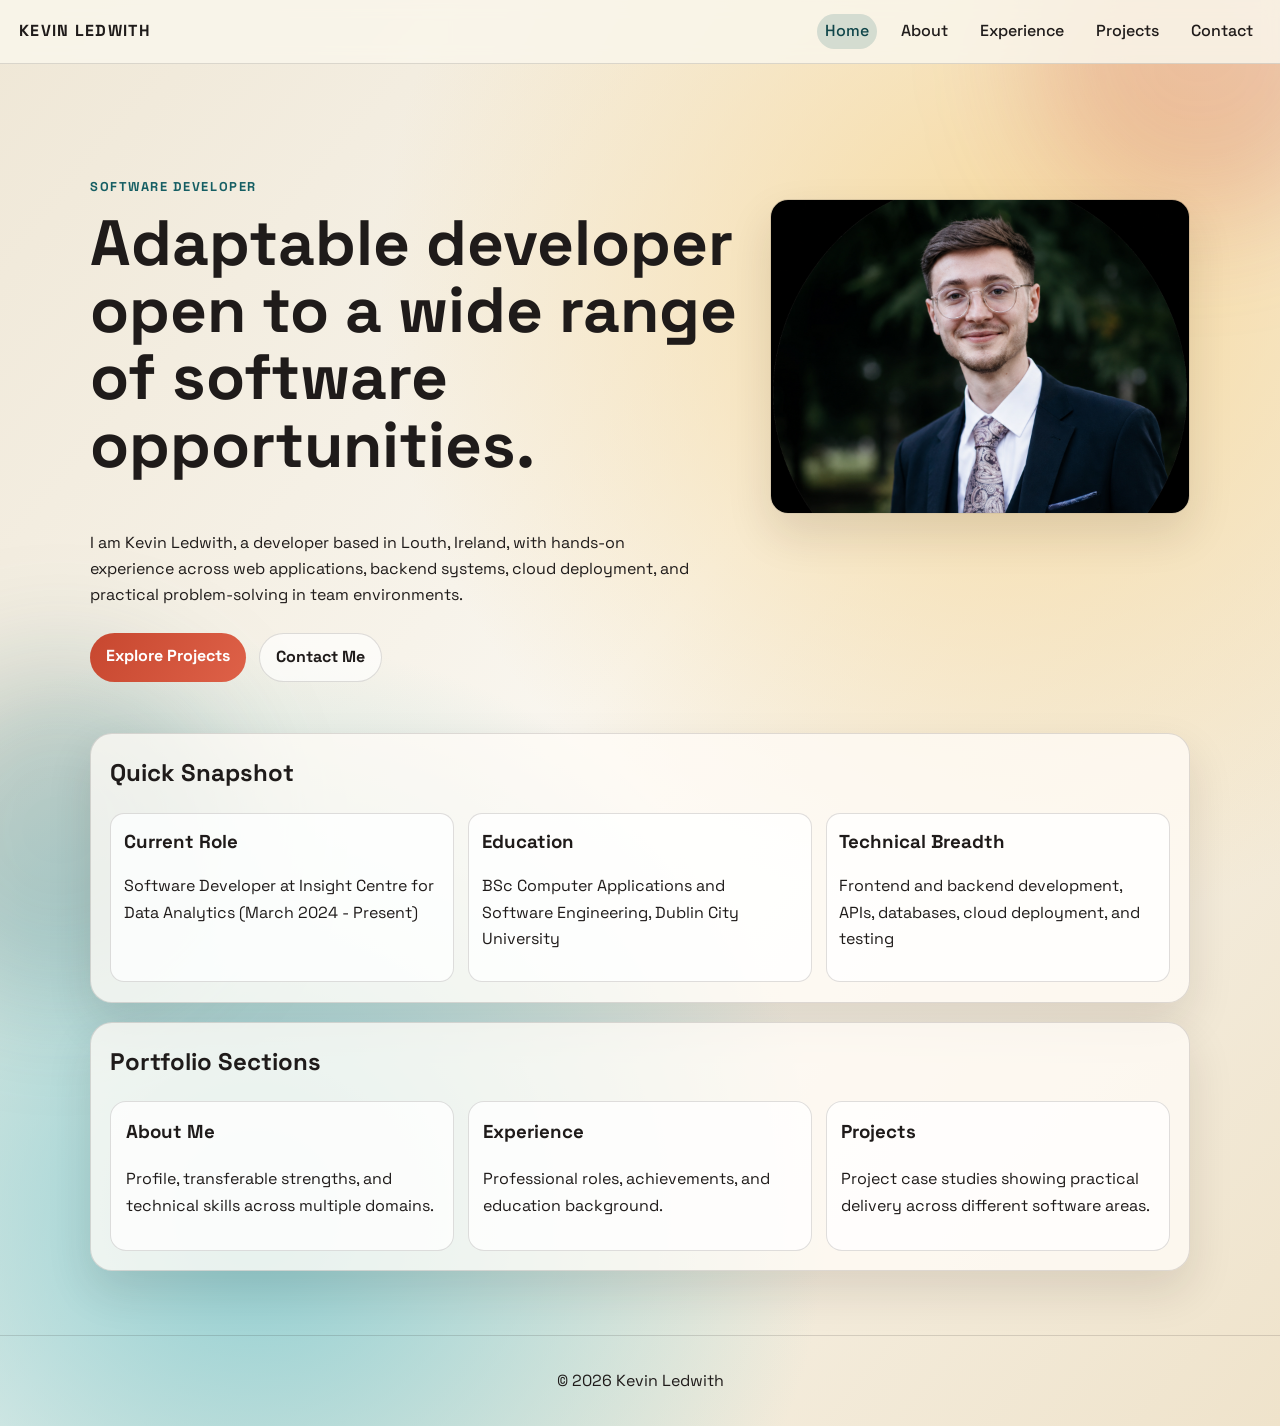
==== index.html @ f1644a47 "Initial portfolio site" ====
<!DOCTYPE html>
<html lang="en">
  <head>
    <meta charset="UTF-8" />
    <meta name="viewport" content="width=device-width, initial-scale=1.0" />
    <title>Kevin Ledwith | Portfolio</title>
    <meta
      name="description"
      content="Kevin Ledwith portfolio showcasing software projects, experience, and practical engineering skills."
    />
    <link rel="preconnect" href="https://fonts.googleapis.com" />
    <link rel="preconnect" href="https://fonts.gstatic.com" crossorigin />
    <link
      href="https://fonts.googleapis.com/css2?family=Space+Grotesk:wght@400;500;700&family=IBM+Plex+Mono:wght@400;500&display=swap"
      rel="stylesheet"
    />
    <link rel="stylesheet" href="styles.css" />
  </head>
  <body>
    <div class="bg-orb orb-a" aria-hidden="true"></div>
    <div class="bg-orb orb-b" aria-hidden="true"></div>

    <header class="site-header">
      <a class="brand" href="index.html">Kevin Ledwith</a>
      <button id="menu-toggle" class="menu-toggle" aria-label="Toggle menu"><span class="menu-icon" aria-hidden="true"></span></button>
      <nav id="site-nav" class="site-nav">
        <a href="index.html" data-page="index.html">Home</a>
        <a href="about.html" data-page="about.html">About</a>
        <a href="experience.html" data-page="experience.html">Experience</a>
        <a href="projects.html" data-page="projects.html">Projects</a>
        <!-- <a href="certifications.html" data-page="certifications.html">Certifications</a> -->
        <a href="contact.html" data-page="contact.html">Contact</a>
      </nav>
    </header>

    <main>
      <section class="hero reveal">
        <div class="hero-top">
          <div class="hero-heading-block">
            <p class="eyebrow">Software Developer</p>
            <h1>Adaptable developer open to a wide range of software opportunities.</h1>
          </div>
          <div class="headshot-wrap">
            <img
              class="headshot-photo"
              src="images/headshot.png"
              alt="Headshot of Kevin Ledwith"
              loading="lazy"
            />
          </div>
        </div>
        <p class="hero-copy">
          I am Kevin Ledwith, a developer based in Louth, Ireland, with hands-on experience
          across web applications, backend systems, cloud deployment, and practical
          problem-solving in team environments.
        </p>
        <div class="hero-cta">
          <a class="btn btn-primary" href="projects.html">Explore Projects</a>
          <a class="btn btn-secondary" href="contact.html">Contact Me</a>
        </div>
      </section>

      <section class="panel reveal">
        <h2>Quick Snapshot</h2>
        <div class="stat-grid">
          <article class="stat">
            <h3>Current Role</h3>
            <p>Software Developer at Insight Centre for Data Analytics (March 2024 - Present)</p>
          </article>
          <article class="stat">
            <h3>Education</h3>
            <p>BSc Computer Applications and Software Engineering, Dublin City University</p>
          </article>
          <article class="stat">
            <h3>Technical Breadth</h3>
            <p>Frontend and backend development, APIs, databases, cloud deployment, and testing</p>
          </article>
        </div>
      </section>

      <section class="panel reveal">
        <h2>Portfolio Sections</h2>
        <div class="section-grid">
          <a class="project-card" href="about.html">
            <h3>About Me</h3>
            <p>Profile, transferable strengths, and technical skills across multiple domains.</p>
          </a>
          <a class="project-card" href="experience.html">
            <h3>Experience</h3>
            <p>Professional roles, achievements, and education background.</p>
          </a>
          <a class="project-card" href="projects.html">
            <h3>Projects</h3>
            <p>Project case studies showing practical delivery across different software areas.</p>
          </a>
          <!--
          <a class="project-card" href="certifications.html">
            <h3>Certifications and Extras</h3>
            <p>Professional development, core competencies, languages, and additional info.</p>
          </a>
          -->
        </div>
      </section>
    </main>

    <footer class="site-footer">
      <p>© <span id="year"></span> Kevin Ledwith</p>
    </footer>

    <script src="script.js"></script>
  </body>
</html>
---- styles.css ----
:root {
  --bg: #f4f1e8;
  --ink: #1f1b1a;
  --accent: #c7472f;
  --accent-2: #155e63;
  --panel: rgba(255, 252, 247, 0.78);
  --line: rgba(31, 27, 26, 0.14);
  --shadow: 0 20px 45px rgba(40, 24, 14, 0.12);
}

* {
  box-sizing: border-box;
}

html {
  scroll-behavior: smooth;
}

body {
  margin: 0;
  min-height: 100vh;
  font-family: "Space Grotesk", sans-serif;
  color: var(--ink);
  background:
    radial-gradient(circle at 80% 20%, #f6d99f 0%, transparent 42%),
    radial-gradient(circle at 20% 85%, #8ecdd0 0%, transparent 36%),
    linear-gradient(130deg, #efe7d6 0%, #f9f6ef 48%, #efe3cb 100%);
  line-height: 1.65;
}

.bg-orb {
  position: fixed;
  width: 340px;
  height: 340px;
  border-radius: 50%;
  filter: blur(58px);
  pointer-events: none;
  z-index: -1;
}

.orb-a {
  background: rgba(199, 71, 47, 0.24);
  top: -120px;
  right: -90px;
}

.orb-b {
  background: rgba(21, 94, 99, 0.22);
  left: -110px;
  bottom: -100px;
}

.site-header {
  position: sticky;
  top: 0;
  z-index: 10;
  display: flex;
  justify-content: space-between;
  align-items: center;
  gap: 1rem;
  padding: 0.9rem 1.2rem;
  border-bottom: 1px solid var(--line);
  background: rgba(250, 246, 236, 0.85);
  backdrop-filter: blur(8px);
}

.brand {
  text-decoration: none;
  color: var(--ink);
  font-weight: 700;
  letter-spacing: 0.08em;
  text-transform: uppercase;
}

.site-nav {
  display: flex;
  gap: 1rem;
}

.site-nav a {
  text-decoration: none;
  color: var(--ink);
  font-weight: 500;
  padding: 0.25rem 0.5rem;
  border-radius: 999px;
}

.site-nav a.active {
  background: rgba(21, 94, 99, 0.16);
  color: #0f4549;
}

.menu-toggle {
  display: none;
  border: 1px solid var(--line);
  width: 42px;
  height: 36px;
  padding: 0;
  background: rgba(255, 255, 255, 0.6);
  font: inherit;
  position: relative;
  align-items: center;
  justify-content: center;
}

.menu-icon,
.menu-icon::before,
.menu-icon::after {
  display: block;
  width: 18px;
  height: 2px;
  border-radius: 999px;
  background: var(--ink);
}

.menu-icon {
  position: relative;
}

.menu-icon::before,
.menu-icon::after {
  content: "";
  position: absolute;
  left: 0;
}

.menu-icon::before {
  top: -6px;
}

.menu-icon::after {
  top: 6px;
}

main {
  width: min(1100px, 92vw);
  margin: 1.5rem auto 4rem;
}

.hero {
  padding: 4.7rem 0 3.2rem;
}

.eyebrow {
  letter-spacing: 0.12em;
  text-transform: uppercase;
  color: var(--accent-2);
  font-weight: 700;
  font-size: 0.8rem;
}

h1 {
  margin: 0.3rem 0 1rem;
  font-size: clamp(2rem, 5.2vw, 4rem);
  line-height: 1.05;
  max-width: 18ch;
}

.hero-copy {
  max-width: 60ch;
}

.hero-cta {
  display: flex;
  flex-wrap: wrap;
  gap: 0.8rem;
  margin-top: 1.5rem;
}

.btn {
  text-decoration: none;
  padding: 0.65rem 1rem;
  border-radius: 999px;
  font-weight: 700;
}

.btn-primary {
  color: #fff;
  background: linear-gradient(120deg, var(--accent) 0%, #de6148 100%);
}

.btn-secondary {
  color: var(--ink);
  border: 1px solid var(--line);
  background: rgba(255, 255, 255, 0.65);
}

.panel {
  border: 1px solid var(--line);
  background: var(--panel);
  border-radius: 22px;
  box-shadow: var(--shadow);
  padding: 1.2rem;
  margin-bottom: 1.2rem;
}

h2 {
  margin-top: 0;
  font-size: 1.5rem;
}

.skills {
  display: flex;
  flex-wrap: wrap;
  gap: 0.5rem;
  margin-top: 1rem;
}

.skills span {
  border: 1px solid var(--line);
  padding: 0.25rem 0.7rem;
  border-radius: 999px;
  background: rgba(255, 255, 255, 0.8);
}

.timeline-item + .timeline-item {
  border-top: 1px dashed var(--line);
  margin-top: 1rem;
  padding-top: 1rem;
}

.timeline-meta {
  font-weight: 700;
  color: var(--accent-2);
  margin: 0.35rem 0;
}

.projects-grid {
  display: grid;
  gap: 0.85rem;
  grid-template-columns: repeat(auto-fit, minmax(220px, 1fr));
}

.project-card {
  display: block;
  text-decoration: none;
  color: inherit;
  border: 1px solid var(--line);
  border-radius: 16px;
  padding: 0.9rem;
  background: rgba(255, 255, 255, 0.78);
}

.project-card h3 {
  margin-top: 0;
}

.project-links {
  display: flex;
  gap: 0.8rem;
}

.project-links a {
  color: var(--accent-2);
  font-weight: 700;
}

.code-cv {
  margin: 0;
  padding: 1rem;
  border-radius: 14px;
  overflow-x: auto;
  border: 1px solid #222;
  background: #1e1e1e;
  color: #ececec;
  font-family: "IBM Plex Mono", monospace;
  font-size: 0.92rem;
}

.site-footer {
  border-top: 1px solid var(--line);
  padding: 1rem;
  text-align: center;
}

.stat-grid {
  display: grid;
  grid-template-columns: repeat(auto-fit, minmax(220px, 1fr));
  gap: 0.85rem;
}

.stat {
  border: 1px solid var(--line);
  border-radius: 14px;
  padding: 0.8rem;
  background: rgba(255, 255, 255, 0.72);
}

.stat h3 {
  margin-top: 0;
  margin-bottom: 0.4rem;
}

.section-grid {
  display: grid;
  grid-template-columns: repeat(auto-fit, minmax(240px, 1fr));
  gap: 0.85rem;
}

.list {
  margin: 0.5rem 0 0;
  padding-left: 1.2rem;
}

.small {
  font-size: 0.9rem;
  color: #2f4f51;
  margin-bottom: 0;
}

.headshot-wrap {
  width: min(420px, 38vw);
  margin-top: 2.2rem;
  flex-shrink: 0;
}

.headshot-photo {
  width: 100%;
  aspect-ratio: 4 / 3;
  border-radius: 18px;
  object-fit: cover;
  object-position: center 20%;
  display: block;
  border: 1px solid var(--line);
  box-shadow: var(--shadow);
}

.hero-top {
  display: flex;
  align-items: flex-start;
  justify-content: space-between;
  gap: 2rem;
}

.hero-heading-block {
  min-width: 0;
}

@media (max-width: 780px) {
  .hero-top {
    flex-direction: column;
    align-items: flex-start;
  }

  .headshot-wrap {
    width: min(280px, 72vw);
    margin-top: 0.4rem;
  }

  .headshot-photo {
    border-radius: 14px;
  }
}

.reveal {
  opacity: 0;
  transform: translateY(18px);
  animation: reveal 650ms ease forwards;
}

.reveal:nth-of-type(2) {
  animation-delay: 120ms;
}

.reveal:nth-of-type(3) {
  animation-delay: 190ms;
}

.reveal:nth-of-type(4) {
  animation-delay: 260ms;
}

.reveal:nth-of-type(5) {
  animation-delay: 330ms;
}

@keyframes reveal {
  to {
    opacity: 1;
    transform: translateY(0);
  }
}

@media (max-width: 780px) {
  .menu-toggle {
    display: inline-flex;
  }

  .site-nav {
    position: absolute;
    right: 1rem;
    top: calc(100% + 0.4rem);
    display: none;
    flex-direction: column;
    border: 1px solid var(--line);
    border-radius: 12px;
    background: #fffdf9;
    padding: 0.6rem;
    box-shadow: var(--shadow);
  }

  .site-nav.open {
    display: flex;
  }
}
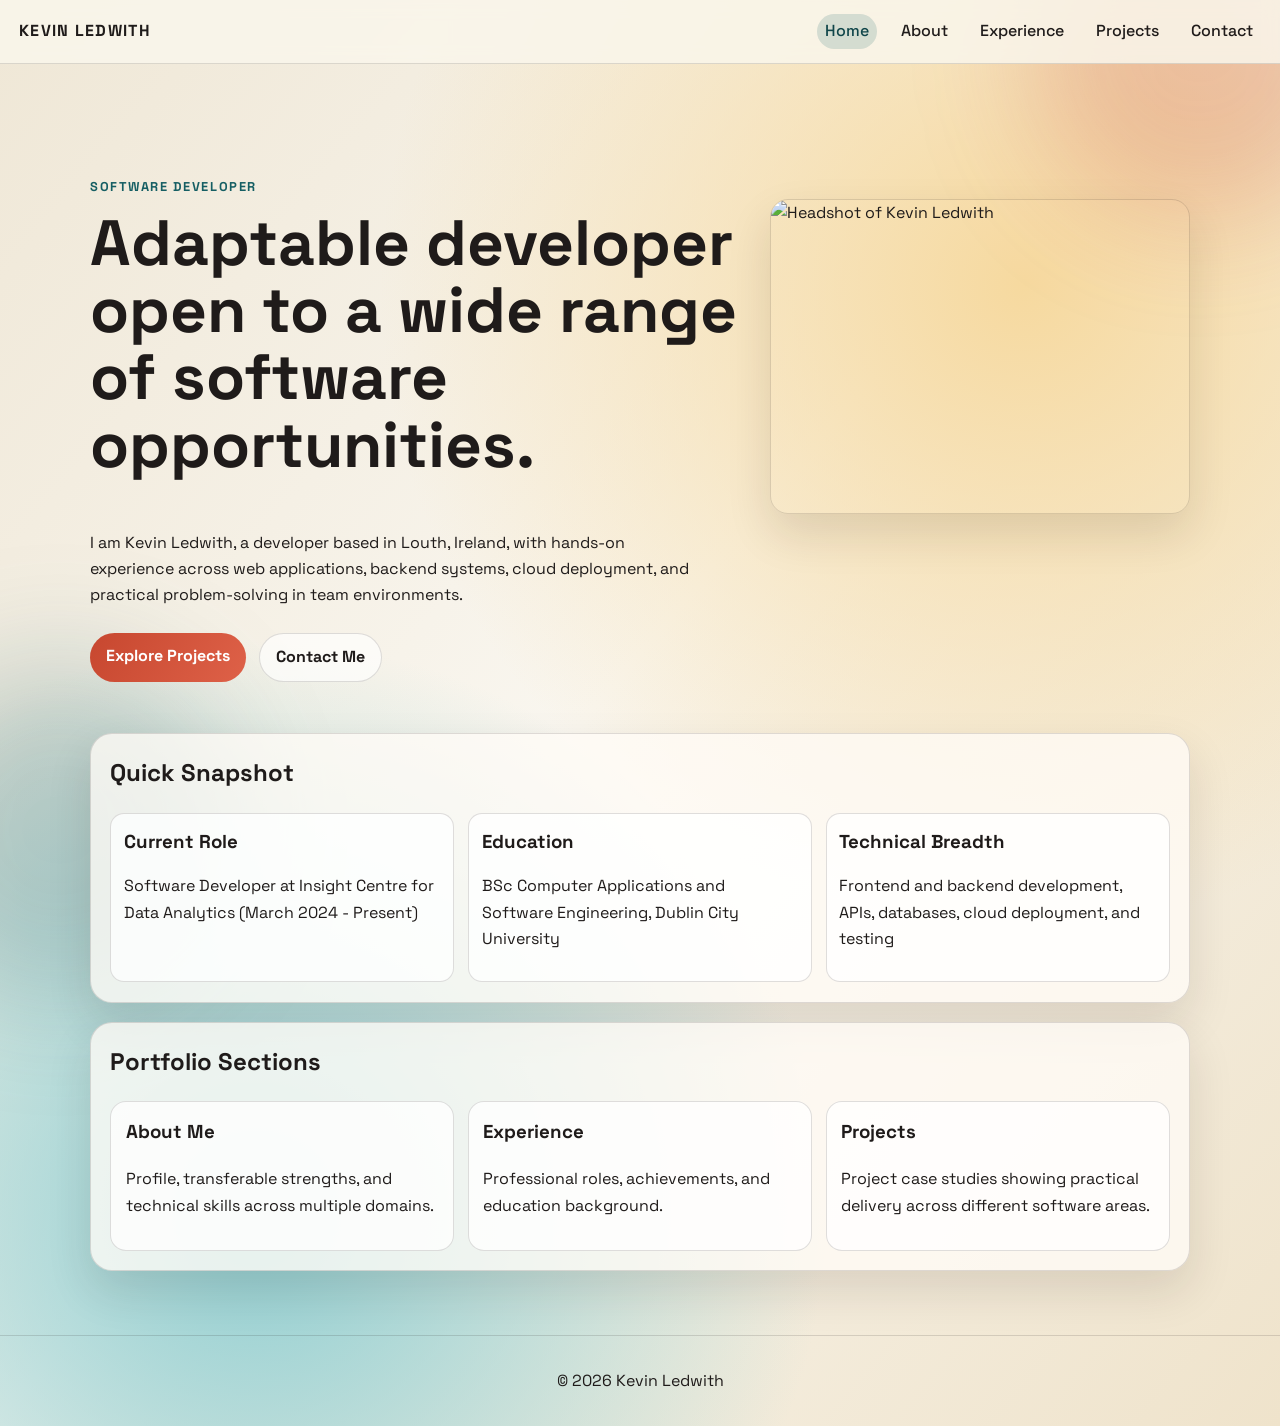
==== commit 33ad10d5: "Update headshot image reference to headshot-1.png" ====
--- a/index.html
+++ b/index.html
@@ -43,7 +43,7 @@
           <div class="headshot-wrap">
             <img
               class="headshot-photo"
-              src="images/headshot.png"
+              src="images/headshot-1.png"
               alt="Headshot of Kevin Ledwith"
               loading="lazy"
             />
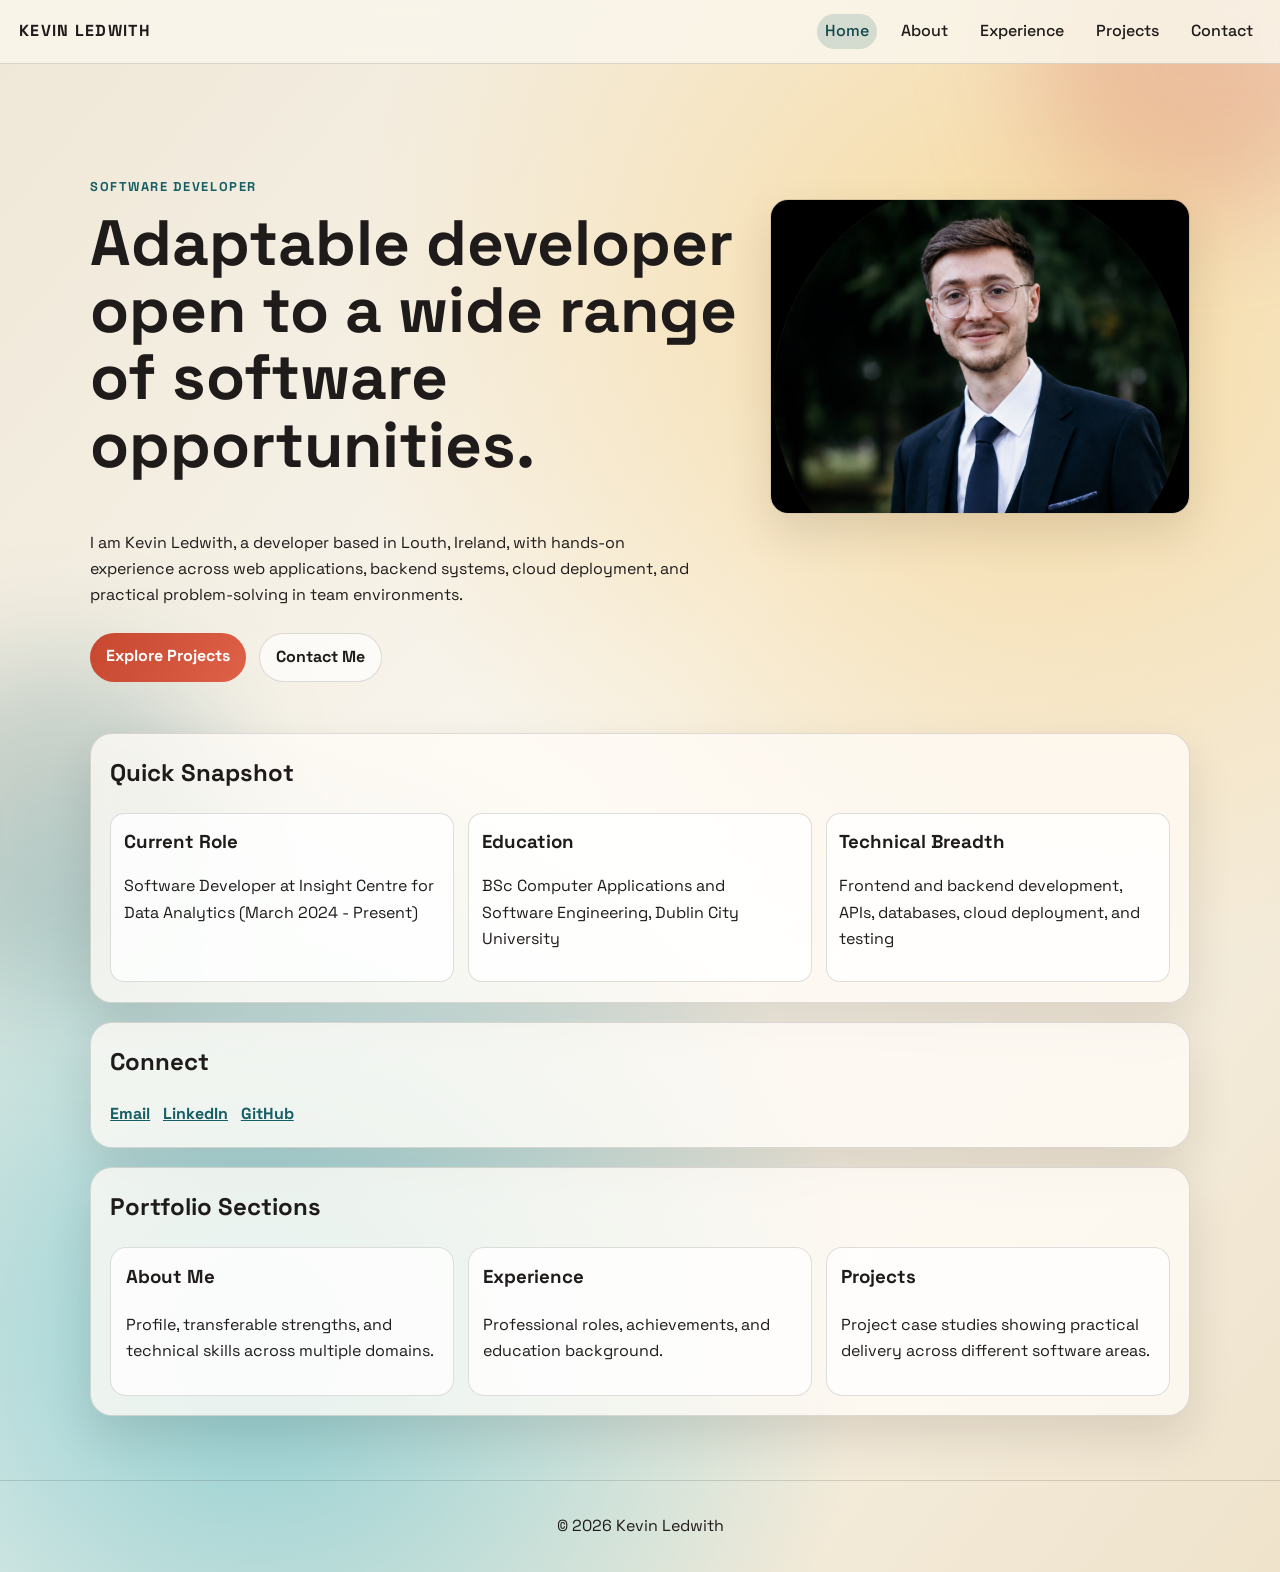
==== commit 8dafda89: "Add LinkedIn, GitHub, and email contact links" ====
--- a/index.html
+++ b/index.html
@@ -79,6 +79,15 @@
       </section>
 
       <section class="panel reveal">
+        <h2>Connect</h2>
+        <div class="project-links">
+          <a href="mailto:kevin.kl2000@gmail.com">Email</a>
+          <a href="https://www.linkedin.com/in/kevin-ledwith00/" target="_blank" rel="noopener noreferrer">LinkedIn</a>
+          <a href="https://github.com/kevinkl2000" target="_blank" rel="noopener noreferrer">GitHub</a>
+        </div>
+      </section>
+
+      <section class="panel reveal">
         <h2>Portfolio Sections</h2>
         <div class="section-grid">
           <a class="project-card" href="about.html">
